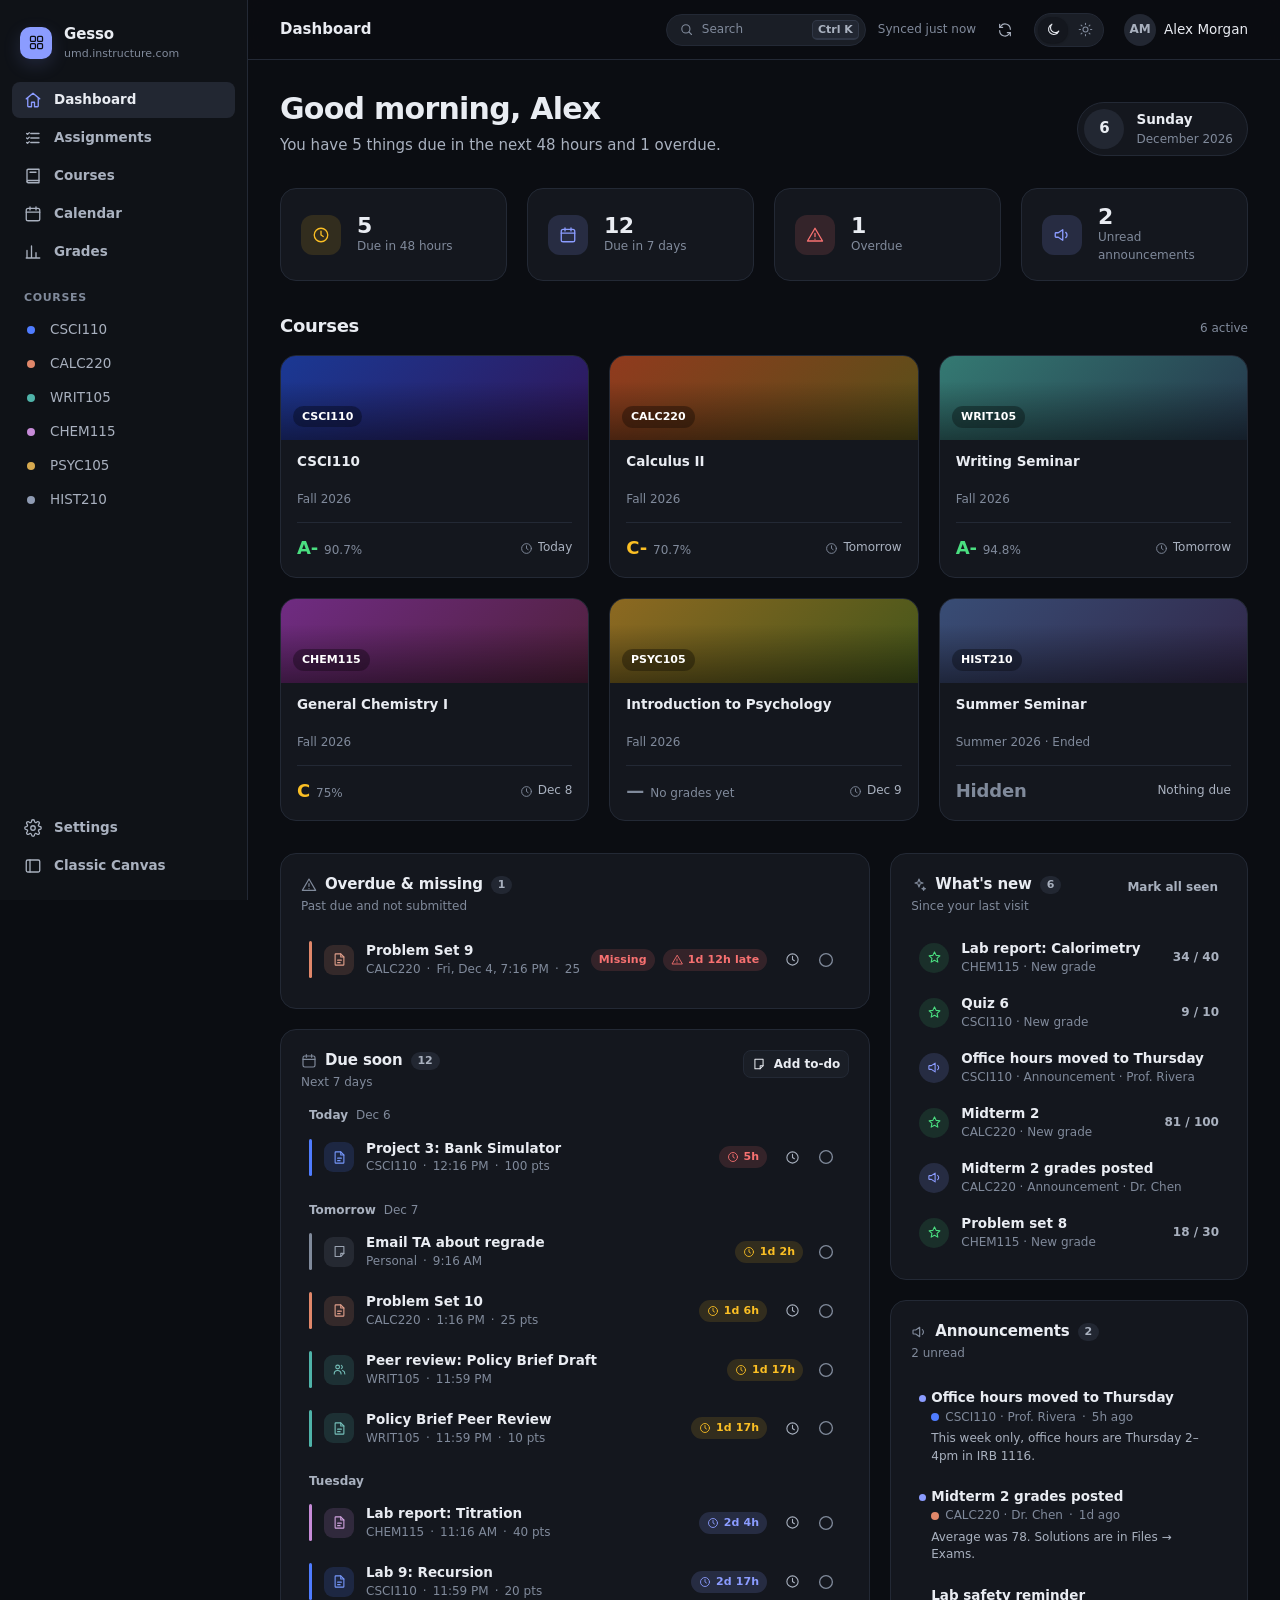
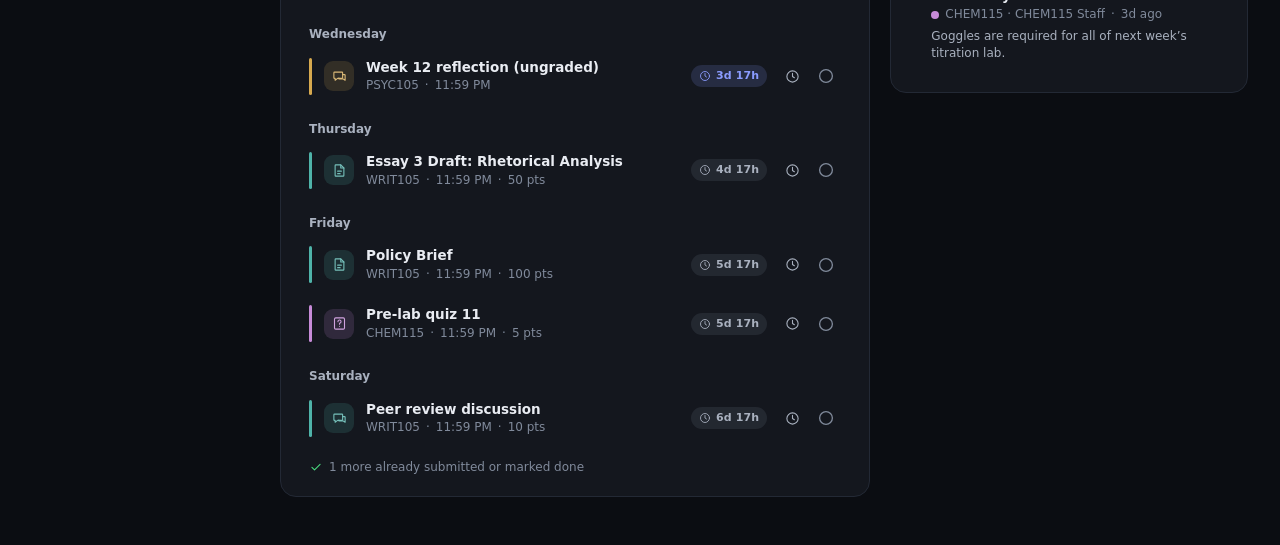
==== dev/preview/index.html @ 4a289edd "Gesso 1.0" ====
<!doctype html>
<!--
  Dev preview of the Gesso UI with mock Canvas data — no Canvas login needed.
  Open this file directly in Safari. Query params:
    ?theme=light        start in light theme
    ?latency=800        simulated API latency (ms)
    ?fail=auth          simulate being logged out
    ?test=1             run unit tests (results in the console + window.__testResults)
    ?uicheck=1          run interaction checks on the live app (window.__uiChecks)
    ?health=1           never-blank checks: page replaced, cache restore, dead extension, render errors (window.__healthChecks)
    ?a11y=1             accessibility audit of every route + main dialogs (window.__a11y)
  Regenerate the script list after editing manifest.json: dev/tools/gen-preview-scripts.sh
-->
<html lang="en">
<head>
  <meta charset="utf-8">
  <meta name="viewport" content="width=device-width, initial-scale=1">
  <title>Gesso · preview</title>
  <style>html, body { margin: 0; background: #0b0d12; }</style>
  <script src="mock-env.js"></script>
  <script src="scripts.generated.js"></script>
  <script>
    for (const src of window.__GESSO_SCRIPTS) document.write(`<script src="../../extension/${src}"><\/script>`);
  </script>
</head>
<body>
  <div id="host"></div>
  <script>
    (async () => {
      if (new URLSearchParams(location.search).get('test')) {
        const s = document.createElement('script');
        s.src = '../tests/tests.js';
        document.body.append(s);
        return;
      }
      const route = new URLSearchParams(location.search).get('route'); // e.g. ?route=/courses/101/files
      if (route) location.hash = route;
      // ?noanim=1 — headless screenshots: offscreen WebKit windows don't advance CSS animations.
      if (new URLSearchParams(location.search).get('noanim')) Gesso.styles.sheets.push('*,*::before,*::after{animation:none!important;transition:none!important}');
      const host = document.getElementById('host');
      const shadow = host.attachShadow({ mode: 'open' });
      await Gesso.app.start({ host, shadow }, { bootAt: performance.now() });
      if (new URLSearchParams(location.search).get('health')) {
        const t = document.createElement('script');
        t.src = '../tests/health-checks.js';
        document.body.append(t);
      }
      if (new URLSearchParams(location.search).get('a11y')) {
        const t = document.createElement('script');
        t.src = '../tests/a11y-checks.js';
        document.body.append(t);
      }
      if (new URLSearchParams(location.search).get('uicheck')) {
        const t = document.createElement('script');
        t.src = '../tests/ui-checks.js';
        document.body.append(t);
      }
    })();
    window.__ready = () => window.Gesso && Gesso.store && !Gesso.store.get().sync.running && Gesso.store.get().data.coursework != null;
  </script>
</body>
</html>
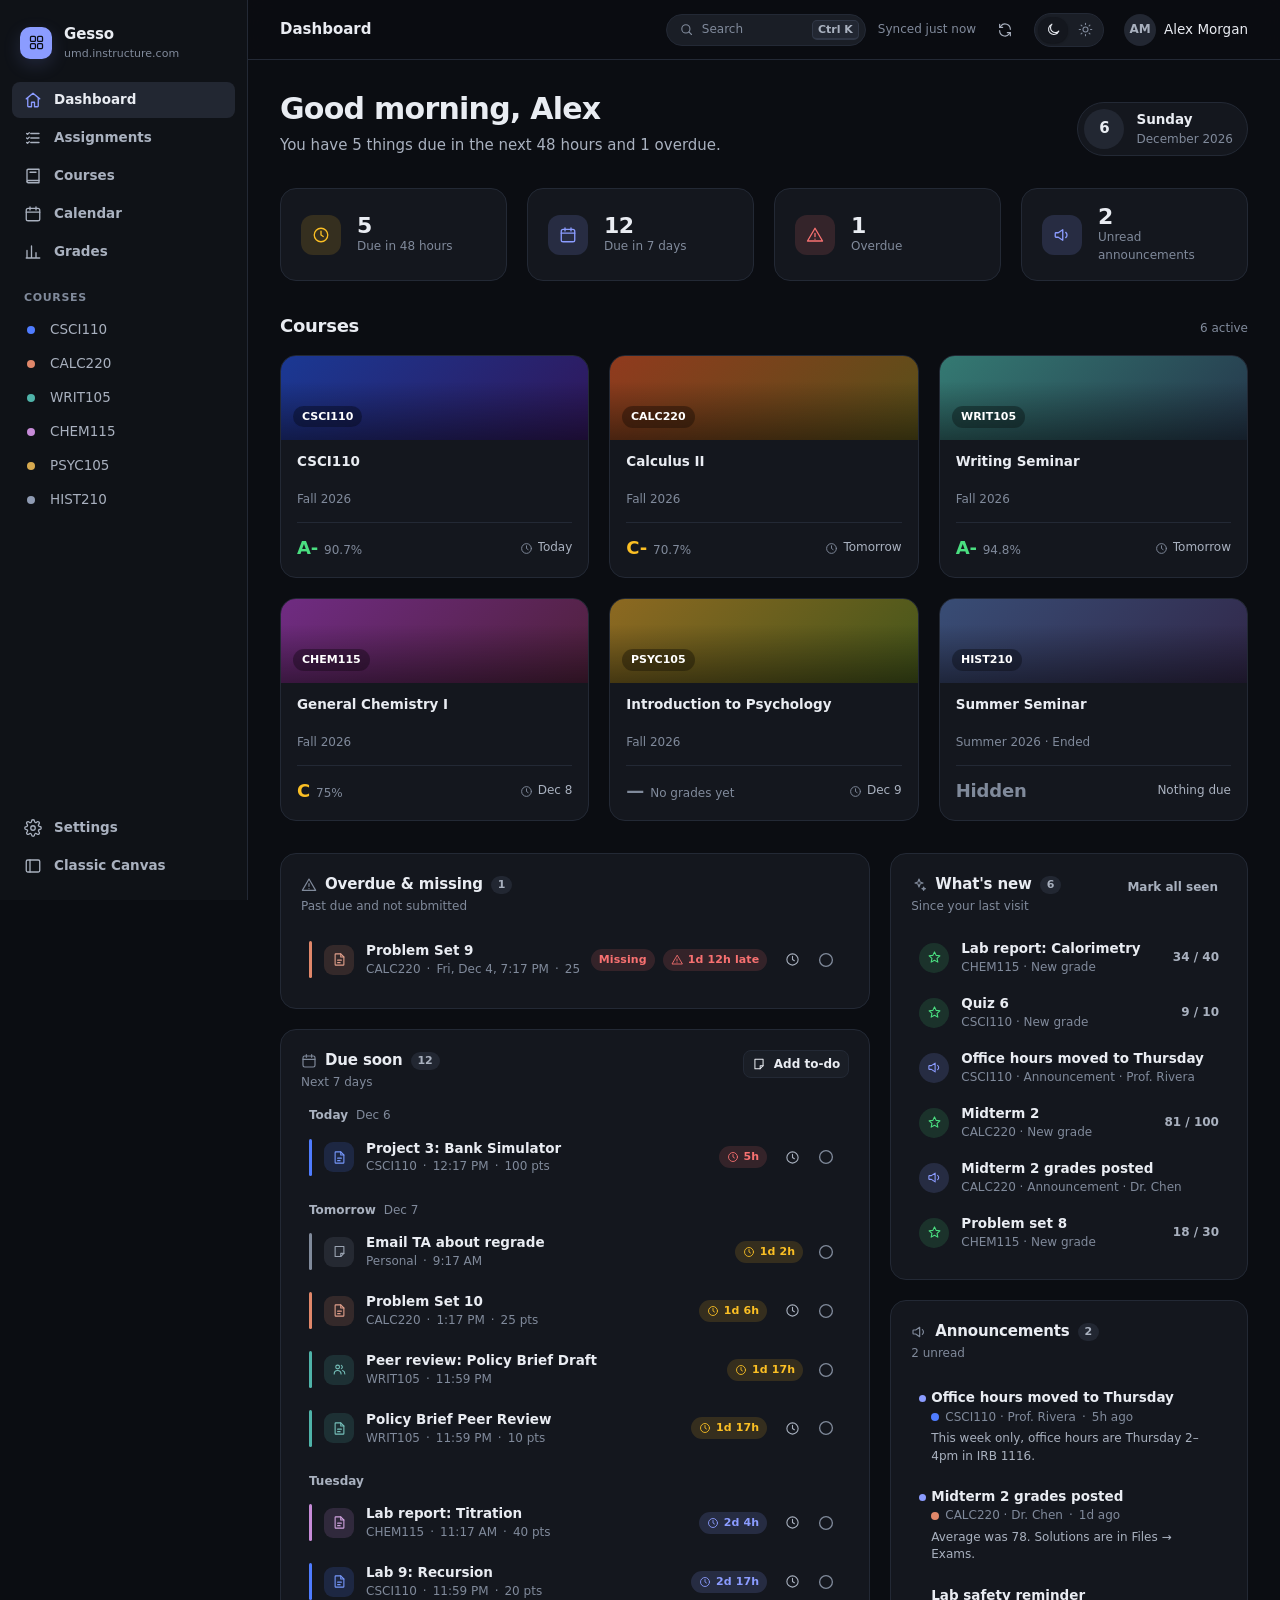
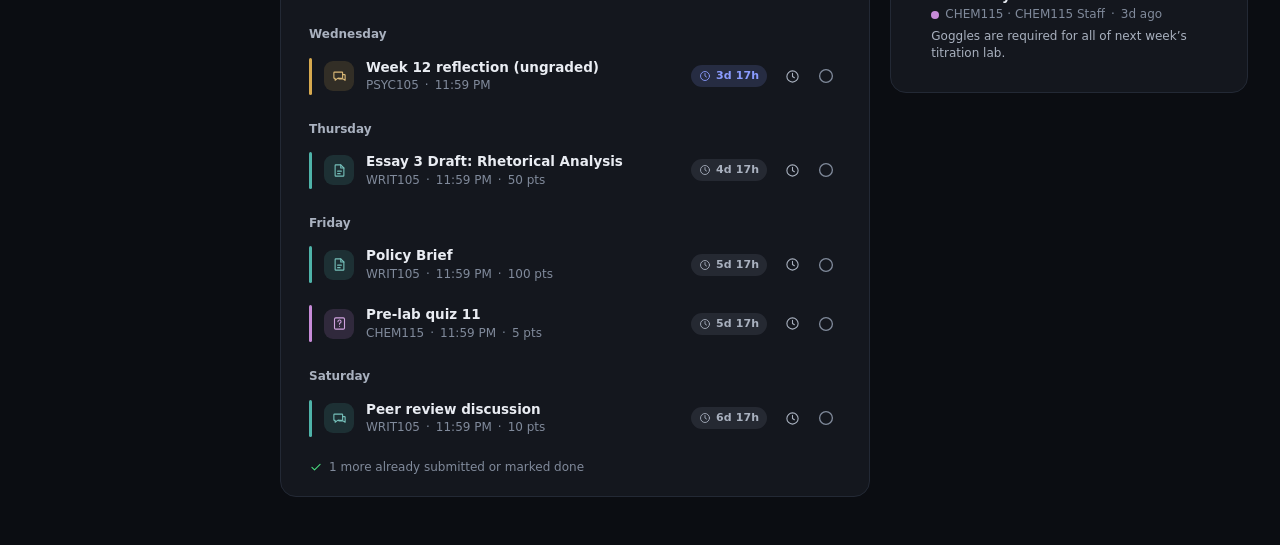
==== commit 94339880: "Gesso 1.1" ====
--- a/dev/preview/index.html
+++ b/dev/preview/index.html
@@ -3,6 +3,7 @@
   Dev preview of the Gesso UI with mock Canvas data — no Canvas login needed.
   Open this file directly in Safari. Query params:
     ?theme=light        start in light theme
+    ?themeId=linen      start with a theme preset (Gesso.themes.PRESET_IDS); ?courseColors=theme
     ?latency=800        simulated API latency (ms)
     ?fail=auth          simulate being logged out
     ?test=1             run unit tests (results in the console + window.__testResults)
